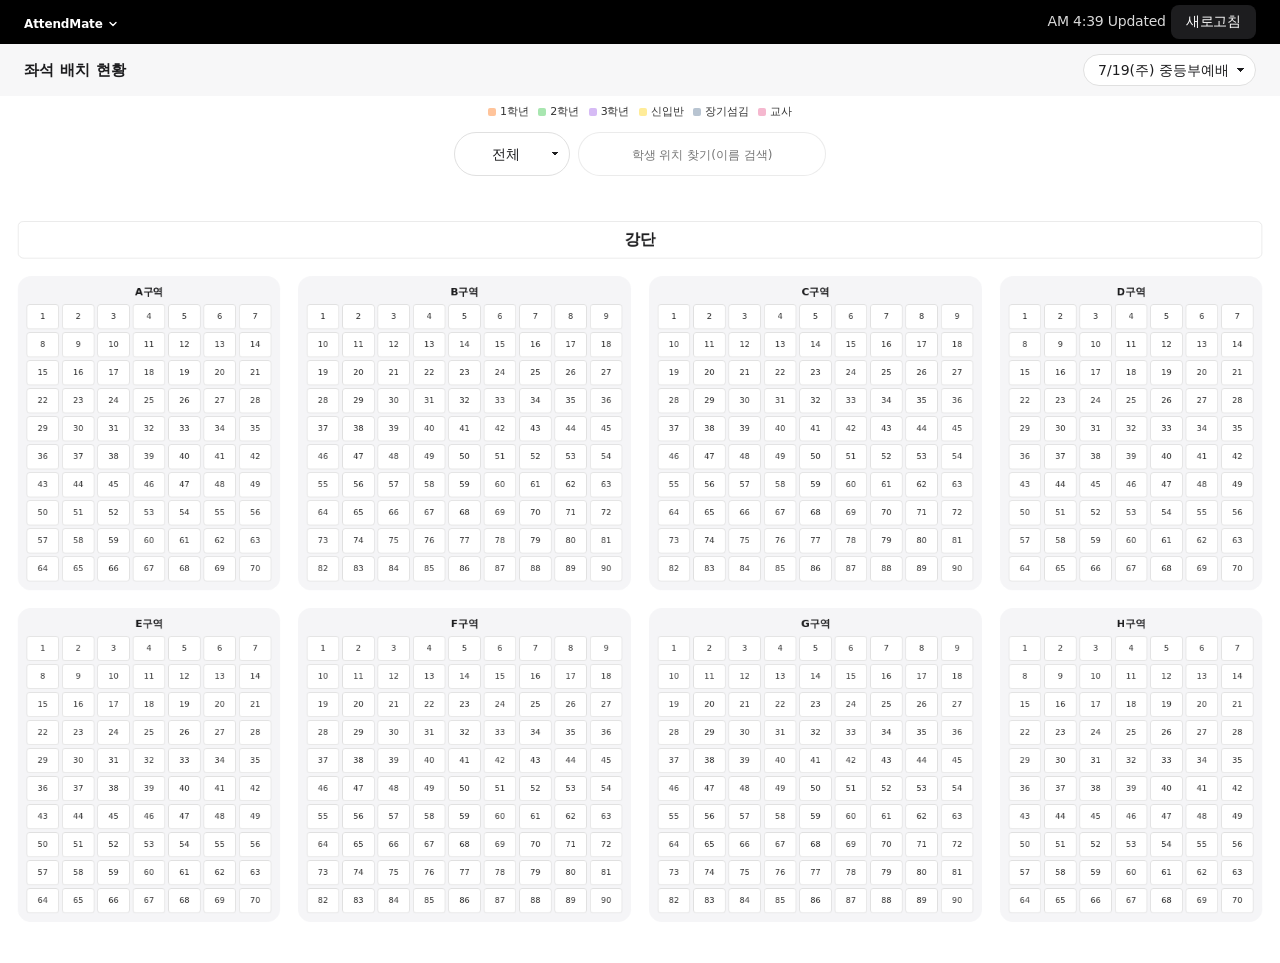
==== index.html @ 648ea42b "Add delete button to unassigned-student chips Each "출석했지만 미배정" chip now has an × to remove that stud" ====
<!doctype html>
<html lang="ko">
  <head>
    <meta charset="UTF-8" />
    <meta name="viewport" content="width=device-width, initial-scale=1.0" />
    <title>좌석 배치 현황 — AttendMate</title>
    <meta name="description" content="AttendMate 좌석 배치 현황 및 출석 체크" />
    <link rel="stylesheet" href="assets/css/tokens.css?v=20260719c" />
    <link rel="stylesheet" href="assets/css/base.css?v=20260719c" />
    <link rel="stylesheet" href="assets/css/components.css?v=20260719c" />
    <link rel="stylesheet" href="assets/css/seatmap.css?v=20260719c" />
  </head>
  <body>
    <nav class="global-nav">
      <div class="app-switcher">
        <button id="appSwitcherBtn" type="button" class="app-switcher__trigger">
          <span class="text-nav-link" style="font-weight: 600">AttendMate</span>
          <svg
            class="app-switcher__chevron"
            width="12"
            height="12"
            viewBox="0 0 16 16"
            fill="none"
            aria-hidden="true"
          >
            <path
              d="M4 6l4 4 4-4"
              stroke="currentColor"
              stroke-width="1.8"
              stroke-linecap="round"
              stroke-linejoin="round"
            />
          </svg>
        </button>
        <div id="appSwitcherMenu" class="app-switcher__menu" style="display: none">
          <span class="app-switcher__item app-switcher__item--current"
            >좌석 배치 현황</span
          >
          <a
            class="app-switcher__item"
            href="https://suuuuuuungho.github.io/AttendMate_Stat/"
            >출석 통계</a
          >
          <a
            class="app-switcher__item"
            href="https://suuuuuuungho.github.io/AttendMate_Admin/"
            >관리자</a
          >
        </div>
      </div>
      <div class="global-nav__actions">
        <span
          id="lastUpdated"
          class="text-caption"
          style="opacity: 0.85"
        ></span>
        <button id="refreshBtn" class="btn-dark-utility">새로고침</button>
      </div>
    </nav>

    <div class="sub-nav-frosted">
      <span class="sub-nav-frosted__title">좌석 배치 현황</span>
      <div class="sub-nav-frosted__links">
        <div id="timeTabs" class="time-tabs"></div>
      </div>
    </div>

    <div class="sticky-toolbar">
      <div id="gradeLegend" class="grade-legend"></div>

      <div class="filter-and-search">
        <select
          id="filterSelect"
          class="time-select filter-select"
          title="학년/반 필터"
        ></select>
        <div class="locate-search">
          <input
            id="locateSearchInput"
            class="search-input"
            style="width: 100%"
            type="text"
            placeholder="학생 위치 찾기(이름 검색)"
          />
          <div
            id="locateResults"
            class="locate-search__results"
            style="display: none"
          ></div>
        </div>
      </div>
    </div>

    <div id="seatMap"></div>

    <section
      id="unassignedSection"
      class="unassigned-section"
      style="display: none"
    >
      <h2 class="unassigned-section__title text-body-strong on-light">
        출석했지만 자리는 미배정된 학생들
      </h2>
      <div id="unassignedGroups" class="unassigned-groups"></div>
    </section>

    <div id="assignModal" class="modal-overlay" style="display: none">
      <div class="modal-panel">
        <h3 class="text-body-strong on-light" id="assignModalTitle">
          좌석 배정
        </h3>
        <input
          id="assignSearchInput"
          class="search-input"
          style="width: 100%"
          type="text"
          placeholder="이름, 회원ID, 학년반 검색"
        />
        <div id="assignResults" class="modal-panel__results"></div>
        <div style="display: flex; gap: 8px; justify-content: flex-end">
          <button id="assignCancelBtn" class="btn-secondary-pill">취소</button>
        </div>
      </div>
    </div>

    <div id="occupantModal" class="modal-overlay" style="display: none">
      <div class="modal-panel">
        <h3 class="text-body-strong on-light" id="occupantModalText"></h3>
        <button id="occupantMoveBtn" class="btn-primary" style="width: 100%">
          자리 이동
        </button>
        <button
          id="occupantCancelCheckinBtn"
          class="btn-secondary-pill"
          style="width: 100%"
        >
          체크인 취소
        </button>
        <button
          id="occupantCloseBtn"
          class="btn-secondary-pill"
          style="
            width: 100%;
            border-color: var(--color-hairline);
            color: var(--color-ink-muted-80);
          "
        >
          닫기
        </button>
      </div>
    </div>

    <div id="moveBanner" class="move-banner" style="display: none">
      <span id="moveBannerText" class="text-caption"></span>
      <button id="moveCancelBtn" type="button" class="move-banner__cancel">
        취소
      </button>
    </div>

    <script type="module" src="assets/js/seats.js?v=20260719c"></script>
  </body>
</html>
---- assets/css/tokens.css ----
/*
  AttendMate Design Tokens
  Source: Apple-design-analysis (photography-first gallery style)
  이 파일의 값은 절대 직접 하드코딩하지 말고 var(--token-name) 형태로만 참조할 것.
*/

:root {
  /* ===== Color / Brand & Accent ===== */
  --color-primary: #0066cc;          /* Action Blue — 모든 인터랙티브 요소의 유일한 액센트 */
  --color-primary-focus: #0071e3;    /* 포커스 링 전용 */
  --color-primary-on-dark: #2997ff;  /* 다크 타일 위의 인라인 링크 */

  /* ===== Color / Surface ===== */
  --color-canvas: #ffffff;
  --color-canvas-parchment: #f5f5f7;
  --color-surface-pearl: #fafafc;
  --color-surface-tile-1: #272729;
  --color-surface-tile-2: #2a2a2c;
  --color-surface-tile-3: #252527;
  --color-surface-black: #000000;
  --color-surface-chip-translucent: #d2d2d7;
  --color-surface-chip-translucent-a: rgba(210, 210, 215, 0.64);

  /* ===== Color / Text ===== */
  --color-ink: #1d1d1f;
  --color-body: #1d1d1f;
  --color-body-on-dark: #ffffff;
  --color-body-muted: #cccccc;
  --color-ink-muted-80: #333333;
  --color-ink-muted-48: #7a7a7a;

  /* ===== Color / Hairline & Border ===== */
  --color-divider-soft: #f0f0f0;
  --color-divider-soft-a: rgba(0, 0, 0, 0.04);
  --color-hairline: #e0e0e0;
  --color-hairline-a: rgba(0, 0, 0, 0.08);

  /* ===== Color / On ===== */
  --color-on-primary: #ffffff;
  --color-on-dark: #ffffff;

  /* ===== Typography / Font Family ===== */
  --font-display: "SF Pro Display", system-ui, -apple-system, BlinkMacSystemFont, sans-serif;
  --font-text: "SF Pro Text", system-ui, -apple-system, BlinkMacSystemFont, sans-serif;

  /* ===== Typography / Scale =====
     size / weight / line-height / letter-spacing */
  --type-hero-display-size: 56px;
  --type-hero-display-weight: 600;
  --type-hero-display-lh: 1.07;
  --type-hero-display-ls: -0.28px;

  --type-display-lg-size: 40px;
  --type-display-lg-weight: 600;
  --type-display-lg-lh: 1.10;
  --type-display-lg-ls: 0;

  --type-display-md-size: 34px;
  --type-display-md-weight: 600;
  --type-display-md-lh: 1.47;
  --type-display-md-ls: -0.374px;

  --type-lead-size: 28px;
  --type-lead-weight: 400;
  --type-lead-lh: 1.14;
  --type-lead-ls: 0.196px;

  --type-lead-airy-size: 24px;
  --type-lead-airy-weight: 300;
  --type-lead-airy-lh: 1.5;
  --type-lead-airy-ls: 0;

  --type-tagline-size: 21px;
  --type-tagline-weight: 600;
  --type-tagline-lh: 1.19;
  --type-tagline-ls: 0.231px;

  --type-body-strong-size: 17px;
  --type-body-strong-weight: 600;
  --type-body-strong-lh: 1.24;
  --type-body-strong-ls: -0.374px;

  --type-body-size: 17px;
  --type-body-weight: 400;
  --type-body-lh: 1.47;
  --type-body-ls: -0.374px;

  --type-dense-link-size: 17px;
  --type-dense-link-weight: 400;
  --type-dense-link-lh: 2.41;
  --type-dense-link-ls: 0;

  --type-caption-size: 14px;
  --type-caption-weight: 400;
  --type-caption-lh: 1.43;
  --type-caption-ls: -0.224px;

  --type-caption-strong-size: 14px;
  --type-caption-strong-weight: 600;
  --type-caption-strong-lh: 1.29;
  --type-caption-strong-ls: -0.224px;

  --type-button-large-size: 18px;
  --type-button-large-weight: 300;
  --type-button-large-lh: 1.0;
  --type-button-large-ls: 0;

  --type-button-utility-size: 14px;
  --type-button-utility-weight: 400;
  --type-button-utility-lh: 1.29;
  --type-button-utility-ls: -0.224px;

  --type-fine-print-size: 12px;
  --type-fine-print-weight: 400;
  --type-fine-print-lh: 1.0;
  --type-fine-print-ls: -0.12px;

  --type-micro-legal-size: 10px;
  --type-micro-legal-weight: 400;
  --type-micro-legal-lh: 1.3;
  --type-micro-legal-ls: -0.08px;

  --type-nav-link-size: 12px;
  --type-nav-link-weight: 400;
  --type-nav-link-lh: 1.0;
  --type-nav-link-ls: -0.12px;

  /* ===== Radius ===== */
  --radius-none: 0px;
  --radius-xs: 5px;
  --radius-sm: 8px;
  --radius-md: 11px;
  --radius-lg: 18px;
  --radius-pill: 9999px;
  --radius-full: 9999px;

  /* ===== Spacing (8px base unit) ===== */
  --space-xxs: 4px;
  --space-xs: 8px;
  --space-sm: 12px;
  --space-md: 17px;
  --space-lg: 24px;
  --space-xl: 32px;
  --space-xxl: 48px;
  --space-section: 80px;
  --space-section-mobile: 48px;

  /* ===== Elevation ===== */
  /* 시스템 전체에서 유일하게 허용되는 그림자 — 표면 위에 놓인 제품/스크린샷 이미지 전용 */
  --shadow-artifact: rgba(0, 0, 0, 0.22) 3px 5px 30px 0;

  /* ===== Motion ===== */
  --press-scale: scale(0.95);
  --transition-fast: 150ms ease;

  /* ===== Layout ===== */
  --container-max: 1440px;
  --container-copy-max: 980px;

  /* ===== Status (seat map data-semantic colors — NOT brand accents) =====
     클릭 가능 신호는 여전히 --color-primary 하나뿐. 이 색들은 좌석 점유 상태 표시 전용. */
  --color-status-available: #ffffff;
  --color-status-available-border: var(--color-hairline);
  --color-status-selected: var(--color-primary);
  --color-status-taken: #d2d2d7;
  --color-status-taken-text: var(--color-ink-muted-48);

  /* ===== Grade colors (seat map data-semantic colors — NOT brand accents) =====
     학년/부서별 좌석 구분 전용. 가독성을 위해 서로 명확히 구분되는 파스텔톤 + 어두운 잉크 텍스트. */
  --color-grade-1: #ffc49b;
  --color-grade-2: #a8e6b0;
  --color-grade-3: #d6bbf5;
  --color-grade-new: #ffec99;
  --color-grade-longterm: #b8c4d1;
  --color-grade-teacher: #f5b8cf;
  --color-grade-text: var(--color-ink);

  /* 좌석 찾기 하이라이트 전용 두 번째(이자 마지막) 그림자 예외 — 몇 초간 반짝이다 사라짐 */
  --shadow-glow: 0 0 12px 4px rgba(0, 102, 204, 0.65);
}
---- assets/css/base.css ----
/* AttendMate — Base reset & typography utilities */

*, *::before, *::after { box-sizing: border-box; }

html {
  -webkit-text-size-adjust: 100%;
  scroll-behavior: smooth;
}

body {
  margin: 0;
  font-family: var(--font-text);
  color: var(--color-body);
  background: var(--color-canvas);
  -webkit-font-smoothing: antialiased;
  text-rendering: optimizeLegibility;
}

img { max-width: 100%; display: block; }
a { color: inherit; text-decoration: none; }
button { font: inherit; border: none; background: none; cursor: pointer; }
ul { margin: 0; padding: 0; list-style: none; }

/* ===== Typography utility classes =====
   하드코딩 금지 — 모든 텍스트 스타일은 이 클래스들을 통해서만 지정한다. */

.text-hero-display {
  font-family: var(--font-display);
  font-size: var(--type-hero-display-size);
  font-weight: var(--type-hero-display-weight);
  line-height: var(--type-hero-display-lh);
  letter-spacing: var(--type-hero-display-ls);
}
.text-display-lg {
  font-family: var(--font-display);
  font-size: var(--type-display-lg-size);
  font-weight: var(--type-display-lg-weight);
  line-height: var(--type-display-lg-lh);
  letter-spacing: var(--type-display-lg-ls);
}
.text-display-md {
  font-family: var(--font-text);
  font-size: var(--type-display-md-size);
  font-weight: var(--type-display-md-weight);
  line-height: var(--type-display-md-lh);
  letter-spacing: var(--type-display-md-ls);
}
.text-lead {
  font-family: var(--font-display);
  font-size: var(--type-lead-size);
  font-weight: var(--type-lead-weight);
  line-height: var(--type-lead-lh);
  letter-spacing: var(--type-lead-ls);
}
.text-lead-airy {
  font-family: var(--font-text);
  font-size: var(--type-lead-airy-size);
  font-weight: var(--type-lead-airy-weight);
  line-height: var(--type-lead-airy-lh);
  letter-spacing: var(--type-lead-airy-ls);
}
.text-tagline {
  font-family: var(--font-display);
  font-size: var(--type-tagline-size);
  font-weight: var(--type-tagline-weight);
  line-height: var(--type-tagline-lh);
  letter-spacing: var(--type-tagline-ls);
}
.text-body-strong {
  font-family: var(--font-text);
  font-size: var(--type-body-strong-size);
  font-weight: var(--type-body-strong-weight);
  line-height: var(--type-body-strong-lh);
  letter-spacing: var(--type-body-strong-ls);
}
.text-body {
  font-family: var(--font-text);
  font-size: var(--type-body-size);
  font-weight: var(--type-body-weight);
  line-height: var(--type-body-lh);
  letter-spacing: var(--type-body-ls);
}
.text-dense-link {
  font-family: var(--font-text);
  font-size: var(--type-dense-link-size);
  font-weight: var(--type-dense-link-weight);
  line-height: var(--type-dense-link-lh);
  letter-spacing: var(--type-dense-link-ls);
}
.text-caption {
  font-family: var(--font-text);
  font-size: var(--type-caption-size);
  font-weight: var(--type-caption-weight);
  line-height: var(--type-caption-lh);
  letter-spacing: var(--type-caption-ls);
}
.text-caption-strong {
  font-family: var(--font-text);
  font-size: var(--type-caption-strong-size);
  font-weight: var(--type-caption-strong-weight);
  line-height: var(--type-caption-strong-lh);
  letter-spacing: var(--type-caption-strong-ls);
}
.text-button-large {
  font-family: var(--font-text);
  font-size: var(--type-button-large-size);
  font-weight: var(--type-button-large-weight);
  line-height: var(--type-button-large-lh);
  letter-spacing: var(--type-button-large-ls);
}
.text-button-utility {
  font-family: var(--font-text);
  font-size: var(--type-button-utility-size);
  font-weight: var(--type-button-utility-weight);
  line-height: var(--type-button-utility-lh);
  letter-spacing: var(--type-button-utility-ls);
}
.text-fine-print {
  font-family: var(--font-text);
  font-size: var(--type-fine-print-size);
  font-weight: var(--type-fine-print-weight);
  line-height: var(--type-fine-print-lh);
  letter-spacing: var(--type-fine-print-ls);
}
.text-micro-legal {
  font-family: var(--font-text);
  font-size: var(--type-micro-legal-size);
  font-weight: var(--type-micro-legal-weight);
  line-height: var(--type-micro-legal-lh);
  letter-spacing: var(--type-micro-legal-ls);
}
.text-nav-link {
  font-family: var(--font-text);
  font-size: var(--type-nav-link-size);
  font-weight: var(--type-nav-link-weight);
  line-height: var(--type-nav-link-lh);
  letter-spacing: var(--type-nav-link-ls);
}

/* 색상 유틸 — ink는 라이트 표면, on-dark는 다크 표면 전용 */
.on-light { color: var(--color-ink); }
.on-dark  { color: var(--color-body-on-dark); }
.muted-on-dark { color: var(--color-body-muted); }
---- assets/css/components.css ----
/* AttendMate — Components (Apple gallery grammar) */

/* ===================== Buttons ===================== */

.btn-primary {
  display: inline-flex;
  align-items: center;
  justify-content: center;
  background: var(--color-primary);
  color: var(--color-on-primary);
  font-family: var(--font-text);
  font-size: var(--type-body-size);
  font-weight: var(--type-body-weight);
  letter-spacing: var(--type-body-ls);
  border-radius: var(--radius-pill);
  padding: 11px 22px;
  transition: transform var(--transition-fast);
}
.btn-primary:active { transform: var(--press-scale); }
.btn-primary:focus-visible { outline: 2px solid var(--color-primary-focus); outline-offset: 2px; }

.btn-secondary-pill {
  display: inline-flex;
  align-items: center;
  justify-content: center;
  background: transparent;
  color: var(--color-primary);
  border: 1px solid var(--color-primary);
  font-family: var(--font-text);
  font-size: var(--type-body-size);
  letter-spacing: var(--type-body-ls);
  border-radius: var(--radius-pill);
  padding: 11px 22px;
  transition: transform var(--transition-fast);
}
.btn-secondary-pill:active { transform: var(--press-scale); }

.btn-dark-utility {
  display: inline-flex;
  align-items: center;
  justify-content: center;
  background: var(--color-ink);
  color: var(--color-on-dark);
  font-family: var(--font-text);
  font-size: var(--type-button-utility-size);
  font-weight: var(--type-button-utility-weight);
  letter-spacing: var(--type-button-utility-ls);
  border-radius: var(--radius-sm);
  padding: 8px 15px;
  transition: transform var(--transition-fast);
}
.btn-dark-utility:active { transform: var(--press-scale); }

/* ===================== Navigation ===================== */

.global-nav {
  position: sticky;
  top: 0;
  z-index: 100;
  height: 44px;
  background: var(--color-surface-black);
  color: var(--color-on-dark);
  display: flex;
  align-items: center;
  justify-content: space-between;
  padding: 0 var(--space-lg);
}

/* 좌측 상단 앱 이름 — 눌러서 AttendMate ↔ AttendMate_Stat을 오갈 수 있는 드롭다운. */
.app-switcher {
  position: relative;
}
.app-switcher__trigger {
  display: inline-flex;
  align-items: center;
  gap: 4px;
  background: none;
  border: none;
  padding: 0;
  color: var(--color-on-dark);
  cursor: pointer;
}
.app-switcher__chevron {
  color: var(--color-on-dark);
  flex-shrink: 0;
}
.app-switcher__menu {
  position: absolute;
  top: calc(100% + 8px);
  left: 0;
  z-index: 210;
  min-width: 160px;
  background: var(--color-canvas);
  border-radius: var(--radius-md);
  box-shadow: 0 10px 24px -8px rgba(0, 0, 0, 0.35);
  padding: var(--space-xxs);
  flex-direction: column;
  gap: 2px;
}
.app-switcher__item {
  display: block;
  padding: var(--space-xs) var(--space-sm);
  border-radius: var(--radius-sm);
  font-family: var(--font-text);
  font-size: var(--type-caption-size);
  color: var(--color-ink);
  text-decoration: none;
}
a.app-switcher__item:hover { background: var(--color-canvas-parchment); }
.app-switcher__item--current {
  color: var(--color-ink-muted-48);
  cursor: default;
}

.sub-nav-frosted {
  position: sticky;
  top: 44px;
  z-index: 90;
  height: 52px;
  background: rgba(245, 245, 247, 0.8);
  -webkit-backdrop-filter: saturate(180%) blur(20px);
  backdrop-filter: saturate(180%) blur(20px);
  color: var(--color-ink);
  display: flex;
  align-items: center;
  justify-content: space-between;
  padding: 0 var(--space-lg);
}
.sub-nav-frosted__title {
  font-family: var(--font-display);
  font-size: 15px;
  font-weight: var(--type-tagline-weight);
  letter-spacing: var(--type-tagline-ls);
}
.sub-nav-frosted__links { display: flex; gap: var(--space-sm); align-items: center; }

/* ===================== Inputs ===================== */

.search-input {
  display: block;
  height: 44px;
  background: var(--color-canvas);
  color: var(--color-ink);
  border: 1px solid var(--color-hairline-a);
  border-radius: var(--radius-pill);
  padding: 12px 20px;
  font-family: var(--font-text);
  font-size: var(--type-body-size);
  outline: none;
}
.search-input:focus { border-color: var(--color-primary); }
---- assets/css/seatmap.css ----
/* AttendMate — 좌석 배치 현황 / QR 체크인 전용 컴포넌트 (Apple 원본에 없는 신규 컴포넌트) */

/* 범례 + 좌석 찾기 검색을 글로벌 네비(44px) + 서브내비(52px) 바로 아래에 고정한다 —
   페이지를 스크롤해도 항상 보이도록. */
.sticky-toolbar {
  position: sticky;
  top: 96px;
  z-index: 80;
  background: var(--color-canvas);
  padding-bottom: var(--space-sm);
}

/* 학년/부서 색상 범례 — 좌석 배경색만으로는 어떤 색이 어떤 학년인지 알 수 없어서 필요하다.
   교사가 추가되며 항목이 6개가 돼 좁은 화면에서 두 줄로 밀렸다 — 한 줄에 다 들어오도록
   여백/폰트/스와치를 모두 줄인다. */
.grade-legend {
  display: flex;
  flex-wrap: wrap;
  gap: 6px 10px;
  justify-content: center;
  padding: var(--space-xs) var(--space-lg) 0;
}
.grade-legend__item {
  display: inline-flex;
  align-items: center;
  gap: 4px;
}
.grade-legend__swatch {
  width: 8px;
  height: 8px;
  border-radius: 2px;
  flex-shrink: 0;
}
.grade-legend__label {
  color: var(--color-ink-muted-80);
  font-size: 11px;
  white-space: nowrap;
}

/* 필터 드롭다운 + 좌석 찾기 검색을 한 줄로 — 모바일 세로 공간 절약. */
.filter-and-search {
  display: flex;
  align-items: center;
  gap: var(--space-xs);
  max-width: 420px;
  margin: var(--space-sm) auto 0;
  padding: 0 var(--space-lg);
}
.filter-select {
  flex: 0 0 auto;
  height: 44px; /* 옆의 검색창(.search-input 44px)과 높이를 맞춘다 */
}
/* .time-select(높이 32px)가 이 파일 아래쪽에 다시 정의되어 있어 클래스만으로는
   순서상 덮어써진다 — ID로 명시해 옆 검색창과의 높이/글자 크기 일치를 확실히 한다. */
#filterSelect {
  height: 44px;
  font-size: 14px; /* #locateSearchInput과 동일한 크기 */
}

/* 좌석 찾기 검색 — "강단" 위, 좌석판 스케일 그룹 밖(항상 읽기 좋은 실제 크기로 유지). */
.locate-search {
  position: relative;
  flex: 1;
  min-width: 0;
}
.filter-and-search .locate-search__results {
  left: 0;
  right: 0;
}
/* 플레이스홀더일 때는 가운데 정렬(긴 안내문구를 위해 글자 크기도 줄임), 입력이 생기면
   왼쪽 정렬로 바뀐다 — JS 없이 :placeholder-shown만으로 처리. */
#locateSearchInput {
  font-size: 14px;
  text-align: center;
}
#locateSearchInput:not(:placeholder-shown) {
  text-align: left;
}
#locateSearchInput::placeholder {
  font-size: 12px;
}
.locate-search__results {
  position: absolute;
  left: var(--space-lg);
  right: var(--space-lg);
  top: calc(100% + 4px);
  background: var(--color-canvas);
  border: 1px solid var(--color-hairline);
  border-radius: var(--radius-sm);
  z-index: 150;
  max-height: 240px;
  overflow-y: auto;
  display: flex;
  flex-direction: column;
  gap: 2px;
  padding: var(--space-xxs);
}
.locate-search__empty {
  padding: var(--space-xs) var(--space-sm);
  color: var(--color-ink-muted-48);
}

.seat-map {
  max-width: var(--container-max);
  margin: 0 auto;
  padding: var(--space-lg) 0;
}
/*
 * 좌석 형태는 화면 크기와 무관하게 고정된다 — 8구역은 모두 같은 층이고 위/아래 두 줄로
 * 배치될 뿐이므로, 가로 스크롤은 두 줄이 함께 움직여야 한다 (줄마다 따로 스크롤되면
 * A구역과 E구역처럼 같은 열의 구역이 서로 어긋나 보인다). 그래서 스크롤은 바깥
 * .seat-map__scroll 하나에만 있고, 안쪽 두 줄(.seat-map__row)은 그 안에서 함께 밀린다.
 */
.seat-map__scroll {
  overflow-x: auto;
  -webkit-overflow-scrolling: touch;
  scroll-behavior: smooth;
}
.seat-map__scroll::-webkit-scrollbar { height: 6px; }
.seat-map__scroll::-webkit-scrollbar-thumb {
  background: var(--color-hairline);
  border-radius: var(--radius-pill);
}
/* fitToWidth()가 스케일된 실제 크기로 width/height를 명시적으로 지정하는 대상.
   이 크기가 곧 .seat-map__scroll의 스크롤 가능 범위가 된다. */
.seat-map__scale-wrap {
  overflow: hidden;
}
.seat-map__rows {
  display: flex;
  flex-direction: column;
  gap: var(--space-lg);
  width: max-content;
  /* 왼쪽(A/E 앞) · 오른쪽(D/H 뒤) · 아래(E~H 밑) 여백을 전부 같은 값으로 맞춰 균형을 맞춘다. */
  padding: var(--space-sm) var(--space-lg) var(--space-lg);
  will-change: transform;
}
/* 강단은 좌석 줄과 같은 .seat-map__rows 안에 있어서, 좌석판이 확대/축소될 때 같은
   비율로 함께 커지고 작아진다 (밖에 따로 있으면 강단만 따로 놀게 된다). */
.seat-map__stage {
  width: 100%;
  background: var(--color-canvas);
  border: 1px solid var(--color-hairline);
  border-radius: var(--radius-sm);
  padding: var(--space-sm);
  text-align: center;
  color: var(--color-ink);
  box-sizing: border-box;
}
.seat-map__row {
  display: flex;
  gap: var(--space-lg);
}
.seat-map__section {
  flex: 0 0 auto;
  background: var(--color-canvas-parchment);
  border-radius: var(--radius-lg);
  padding: var(--space-sm);
}
.seat-map__section-label {
  text-align: center;
  margin-bottom: var(--space-xs);
  color: var(--color-ink);
}
.seat-map__grid {
  display: grid;
  gap: 4px;
}

.seat {
  width: 44px;
  height: 34px;
  font-family: var(--font-text);
  font-size: 11px;
  border-radius: 4px;
  border: 1px solid transparent;
  display: flex;
  flex-direction: column;
  align-items: center;
  justify-content: center;
  padding: 1px;
  line-height: 1.15;
  transition: transform var(--transition-fast), border-color var(--transition-fast);
}
.seat__name {
  font-size: 9px;
  font-weight: 600;
  max-width: 100%;
  overflow: hidden;
  text-overflow: ellipsis;
  white-space: nowrap;
}
.seat__class {
  font-size: 7.5px;
  opacity: 0.8;
  max-width: 100%;
  overflow: hidden;
  text-overflow: ellipsis;
  white-space: nowrap;
}
.seat--available {
  background: var(--color-status-available);
  border-color: var(--color-status-available-border);
  color: var(--color-ink-muted-80);
  cursor: pointer;
}
.seat--available:hover { border-color: var(--color-primary); }
.seat--selected {
  background: var(--color-status-selected);
  color: var(--color-on-primary);
  cursor: pointer;
}
.seat--taken {
  background: var(--color-status-taken);
  color: var(--color-status-taken-text);
  cursor: pointer;
}
/* 학년/부서별 좌석 색상 — 브랜드 액센트가 아니라 데이터 구분용 색이라 좌석 배경에만 쓴다. */
.seat--grade1 { background: var(--color-grade-1); color: var(--color-grade-text); }
.seat--grade2 { background: var(--color-grade-2); color: var(--color-grade-text); }
.seat--grade3 { background: var(--color-grade-3); color: var(--color-grade-text); }
.seat--new { background: var(--color-grade-new); color: var(--color-grade-text); }
.seat--longterm { background: var(--color-grade-longterm); color: var(--color-grade-text); }
.seat--teacher { background: var(--color-grade-teacher); color: var(--color-grade-text); }
.seat--grade-other { background: var(--color-status-taken); color: var(--color-status-taken-text); }

.seat:active { transform: var(--press-scale); }

/* 좌석 찾기 결과 하이라이트 — 시스템에서 유이하게 허용된 그림자 예외(글로우), 몇 초만 유지된다. */
.seat--glow {
  animation: seat-glow-pulse 1s ease-in-out infinite;
  z-index: 5;
}
@keyframes seat-glow-pulse {
  0%, 100% { box-shadow: var(--shadow-glow); }
  50% { box-shadow: 0 0 18px 6px rgba(0, 102, 204, 0.9); }
}

/*
 * 필터링 뷰 — 학년/반 필터가 활성화되면 배경(구역)은 어두워지고 좌석은 흐려지되,
 * 매칭되는 좌석만 원래 색 그대로 또렷하게 남는다. exit(전체 선택)하면 원상복귀.
 */
.seat-map--filtering .seat-map__section {
  background: var(--color-surface-tile-1);
}
.seat-map--filtering .seat-map__section-label {
  color: var(--color-body-on-dark);
}
.seat-map--filtering .seat-map__stage {
  opacity: 0.55;
}
.seat-map--filtering .seat {
  opacity: 0.22;
}
.seat-map--filtering .seat--filter-match {
  opacity: 1;
  box-shadow: var(--shadow-glow);
  z-index: 4;
}

/* 자리 이동 모드 — 이동할 학생의 현재 좌석 표시 (영화관 예매의 '선택된 좌석' 느낌). */
.seat--move-source {
  outline: 2px solid var(--color-primary);
  outline-offset: 1px;
  z-index: 5;
}

/* 자리 이동 모드 하단 안내 바 — 영화관 예매의 좌석 선택 안내 바. */
.move-banner {
  position: fixed;
  bottom: var(--space-lg);
  left: 50%;
  transform: translateX(-50%);
  z-index: 250;
  display: flex;
  align-items: center;
  gap: var(--space-sm);
  max-width: calc(100vw - 2 * var(--space-lg));
  background: var(--color-ink);
  color: var(--color-on-dark);
  border-radius: var(--radius-pill);
  padding: 10px 18px;
  white-space: nowrap;
}
.move-banner__cancel {
  color: var(--color-primary-on-dark);
  font-family: var(--font-text);
  font-size: var(--type-caption-size);
  font-weight: 600;
  flex-shrink: 0;
}

/* 배정/이동/취소 진행 상태 토스트 — 낙관적 업데이트로 화면은 바로 바뀌지만,
   실제 서버 처리 중/완료/실패를 텍스트로 알려준다. */
.toast {
  position: fixed;
  bottom: var(--space-lg);
  left: 50%;
  transform: translateX(-50%);
  z-index: 260;
  max-width: calc(100vw - 2 * var(--space-lg));
  border-radius: var(--radius-pill);
  padding: 10px 20px;
  font-family: var(--font-text);
  font-size: var(--type-caption-size);
  color: var(--color-on-dark);
  text-align: center;
  white-space: nowrap;
  overflow: hidden;
  text-overflow: ellipsis;
}
.toast--processing { background: var(--color-ink-muted-48); }
.toast--success { background: var(--color-primary); }
.toast--error { background: var(--color-ink); }

/*
 * 타임 선택 — 서브내비 우측(예전 "n타임" 표시 자리)에 들어가는 컴팩트 드롭다운.
 * pill 탭 대신 <select> 하나라서 화면 폭과 무관하게 항상 한 줄이다.
 */
.time-tabs {
  display: flex;
  align-items: center;
}
.time-select {
  box-sizing: border-box;
  height: 32px;
  background: var(--color-canvas);
  color: var(--color-ink);
  font-family: var(--font-text);
  font-size: var(--type-caption-size);
  line-height: 1;
  border: 1px solid var(--color-hairline);
  border-radius: var(--radius-pill);
  padding: 0 26px 0 14px;
  min-width: 92px;
  text-align: center;
  text-align-last: center;
  appearance: none;
  -webkit-appearance: none;
  background-image: linear-gradient(45deg, transparent 50%, var(--color-ink) 50%), linear-gradient(135deg, var(--color-ink) 50%, transparent 50%);
  background-position: calc(100% - 14px) center, calc(100% - 10px) center;
  background-size: 4px 4px, 4px 4px;
  background-repeat: no-repeat;
}
.time-select:focus { outline: 2px solid var(--color-primary-focus); outline-offset: 2px; }

/* 모달 (좌석 배정용 학생 검색 / 점유 좌석 정보) */
.modal-overlay {
  position: fixed;
  inset: 0;
  background: rgba(0, 0, 0, 0.4);
  display: flex;
  align-items: center;
  justify-content: center;
  z-index: 200;
  padding: var(--space-lg);
}
.modal-panel {
  background: var(--color-canvas);
  border-radius: var(--radius-lg);
  padding: var(--space-lg);
  max-width: 420px;
  width: 100%;
  display: flex;
  flex-direction: column;
  gap: var(--space-sm);
}
.modal-panel__results {
  display: flex;
  flex-direction: column;
  gap: var(--space-xxs);
  max-height: 260px;
  overflow-y: auto;
}
.modal-panel__result {
  display: flex;
  justify-content: space-between;
  align-items: center;
  padding: var(--space-xs) var(--space-sm);
  border-radius: var(--radius-sm);
  cursor: pointer;
}
.modal-panel__result:hover,
.modal-panel__result--active {
  background: var(--color-canvas-parchment);
}
.modal-panel__match {
  background: transparent;
  color: var(--color-primary);
  font-weight: 600;
}

/* ===================== 자리 미배정 학생 블록 =====================
   통계 페이지의 "출석 수정"으로 실제 좌석 없이 출석 처리된 학생들을 학년별로 모아둔다.
   좌석과 같은 학년 파스텔 컬러를 그대로 써서 좌석판과 한눈에 같은 학년임을 알아본다. */
.unassigned-section {
  max-width: var(--container-max);
  margin: 0 auto;
  padding: 0 var(--space-lg) var(--space-xxl);
}
.unassigned-section__title {
  margin: 0 0 var(--space-sm);
}
.unassigned-groups {
  display: flex;
  flex-direction: column;
  gap: var(--space-sm);
}
.unassigned-grade {
  border-radius: var(--radius-lg);
  overflow: hidden;
  box-shadow: 0 6px 20px -14px rgba(0, 0, 0, 0.35);
}
.unassigned-grade__label {
  padding: var(--space-xs) var(--space-md);
  background: var(--grade-color, var(--color-canvas-parchment));
  color: var(--color-grade-text);
  font-weight: 600;
}
.unassigned-grade__chips {
  display: flex;
  flex-wrap: wrap;
  gap: var(--space-xs);
  padding: var(--space-sm) var(--space-md);
  background: var(--color-canvas);
}
/* 칩은 두 클릭 영역(이름 = 이동 모드 진입 / × = 삭제)을 가진 래퍼라 버튼이 아닌
   span이고, 안쪽 두 버튼이 각각 pill의 왼쪽/오른쪽을 나눠 갖는다. */
.unassigned-chip {
  display: inline-flex;
  align-items: stretch;
  border: 1px solid var(--grade-color, var(--color-hairline));
  border-radius: var(--radius-pill);
  background: var(--color-canvas);
  overflow: hidden;
  transition: transform var(--transition-fast), background var(--transition-fast);
}
.unassigned-chip:active { transform: var(--press-scale); }
.unassigned-chip--move-source {
  background: var(--grade-color, var(--color-primary-focus));
  box-shadow: 0 0 0 2px var(--color-primary-focus);
}
.unassigned-chip__label {
  display: inline-flex;
  align-items: center;
  color: var(--color-ink);
  font-family: var(--font-text);
  font-size: var(--type-caption-size);
  padding: 7px 8px 7px 14px;
  transition: background var(--transition-fast);
}
.unassigned-chip__label:hover { background: var(--color-canvas-parchment); }
.unassigned-chip--move-source .unassigned-chip__label { color: var(--color-on-primary); }
.unassigned-chip--move-source .unassigned-chip__label:hover { background: transparent; }
.unassigned-chip__delete {
  display: inline-flex;
  align-items: center;
  justify-content: center;
  width: 26px;
  color: var(--color-ink-muted-48);
  font-size: 15px;
  line-height: 1;
  padding: 0 12px 0 2px;
  transition: color var(--transition-fast), background var(--transition-fast);
}
.unassigned-chip__delete:hover { color: var(--color-ink); background: var(--color-hairline-a); }
.unassigned-chip--move-source .unassigned-chip__delete { color: rgba(255, 255, 255, 0.7); }
.unassigned-chip--move-source .unassigned-chip__delete:hover { color: var(--color-on-primary); background: rgba(255, 255, 255, 0.16); }
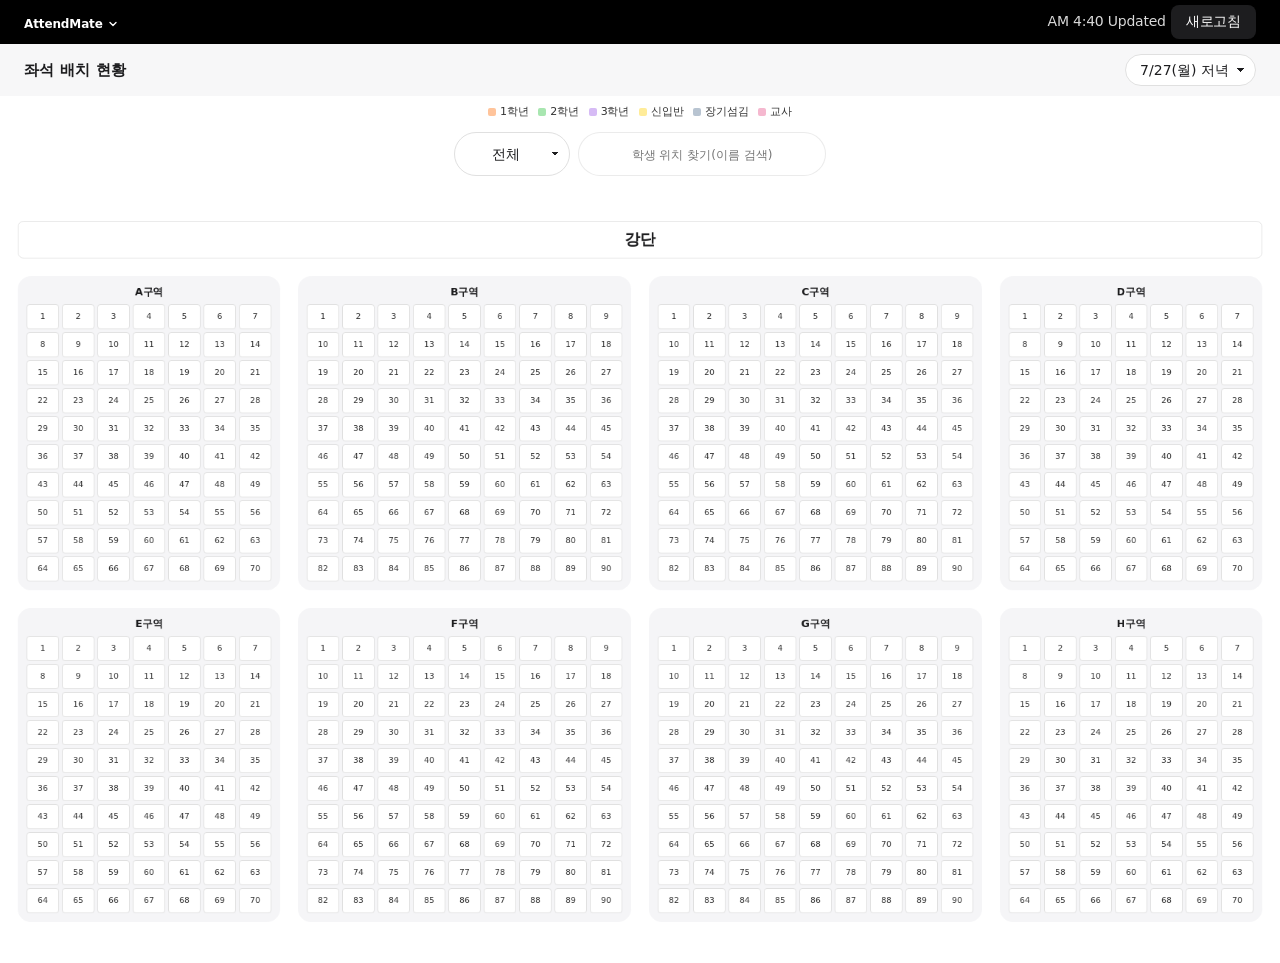
==== commit 971a7177: "Remove past 7/19 event from TIMES to match AttendMate_Stat" ====
--- a/index.html
+++ b/index.html
@@ -5,10 +5,10 @@
     <meta name="viewport" content="width=device-width, initial-scale=1.0" />
     <title>좌석 배치 현황 — AttendMate</title>
     <meta name="description" content="AttendMate 좌석 배치 현황 및 출석 체크" />
-    <link rel="stylesheet" href="assets/css/tokens.css?v=20260719c" />
-    <link rel="stylesheet" href="assets/css/base.css?v=20260719c" />
-    <link rel="stylesheet" href="assets/css/components.css?v=20260719c" />
-    <link rel="stylesheet" href="assets/css/seatmap.css?v=20260719c" />
+    <link rel="stylesheet" href="assets/css/tokens.css?v=20260725a" />
+    <link rel="stylesheet" href="assets/css/base.css?v=20260725a" />
+    <link rel="stylesheet" href="assets/css/components.css?v=20260725a" />
+    <link rel="stylesheet" href="assets/css/seatmap.css?v=20260725a" />
   </head>
   <body>
     <nav class="global-nav">
@@ -157,6 +157,6 @@
       </button>
     </div>
 
-    <script type="module" src="assets/js/seats.js?v=20260719c"></script>
+    <script type="module" src="assets/js/seats.js?v=20260725a"></script>
   </body>
 </html>
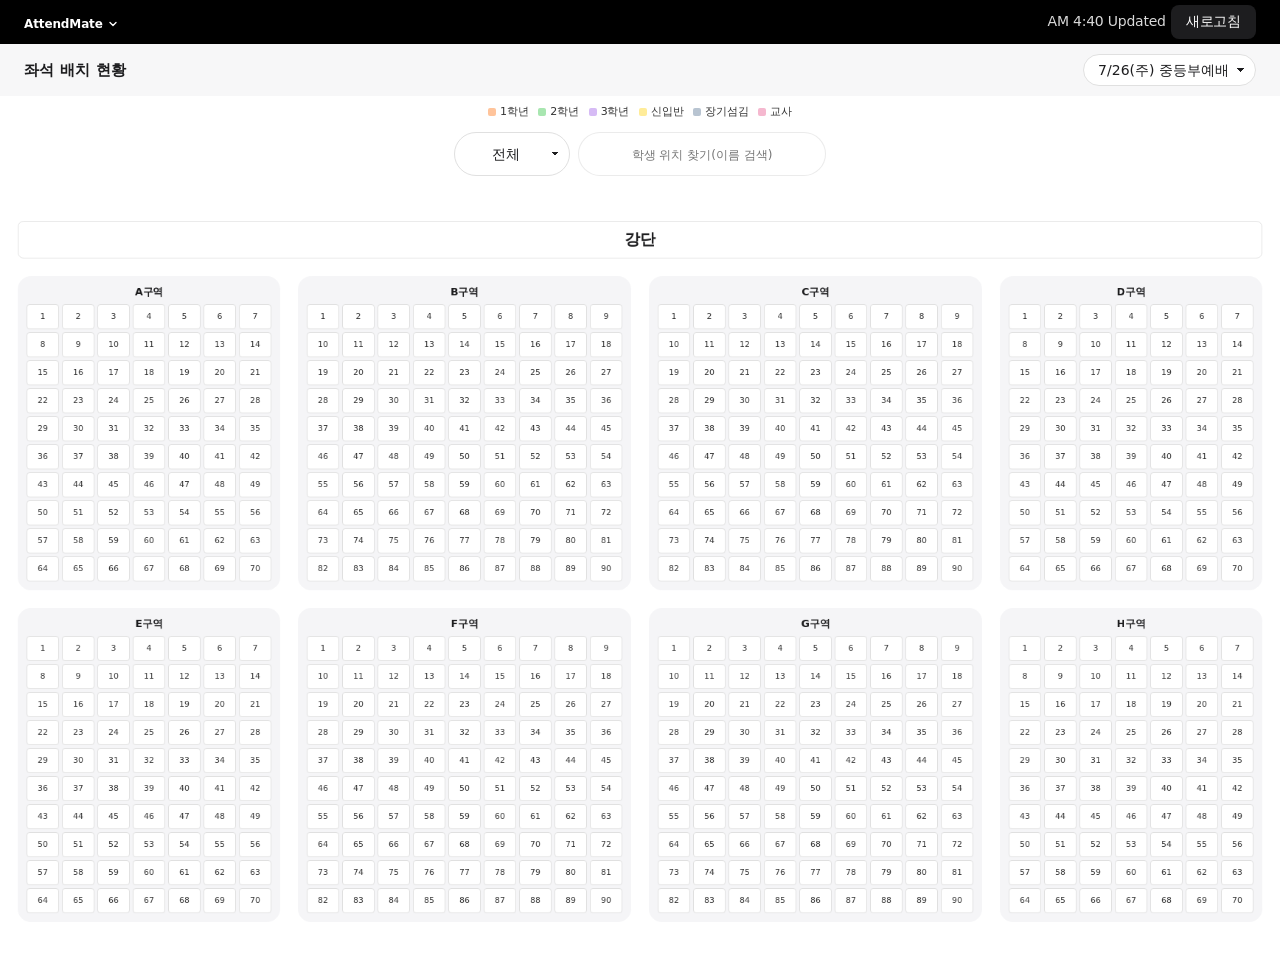
==== commit 513965d0: "Add 7/26(주) 중등부예배 as a new attendance time slot Regular Sunday service happening ahead of the summer" ====
--- a/index.html
+++ b/index.html
@@ -5,10 +5,10 @@
     <meta name="viewport" content="width=device-width, initial-scale=1.0" />
     <title>좌석 배치 현황 — AttendMate</title>
     <meta name="description" content="AttendMate 좌석 배치 현황 및 출석 체크" />
-    <link rel="stylesheet" href="assets/css/tokens.css?v=20260725a" />
-    <link rel="stylesheet" href="assets/css/base.css?v=20260725a" />
-    <link rel="stylesheet" href="assets/css/components.css?v=20260725a" />
-    <link rel="stylesheet" href="assets/css/seatmap.css?v=20260725a" />
+    <link rel="stylesheet" href="assets/css/tokens.css?v=20260726a" />
+    <link rel="stylesheet" href="assets/css/base.css?v=20260726a" />
+    <link rel="stylesheet" href="assets/css/components.css?v=20260726a" />
+    <link rel="stylesheet" href="assets/css/seatmap.css?v=20260726a" />
   </head>
   <body>
     <nav class="global-nav">
@@ -157,6 +157,6 @@
       </button>
     </div>
 
-    <script type="module" src="assets/js/seats.js?v=20260725a"></script>
+    <script type="module" src="assets/js/seats.js?v=20260726a"></script>
   </body>
 </html>
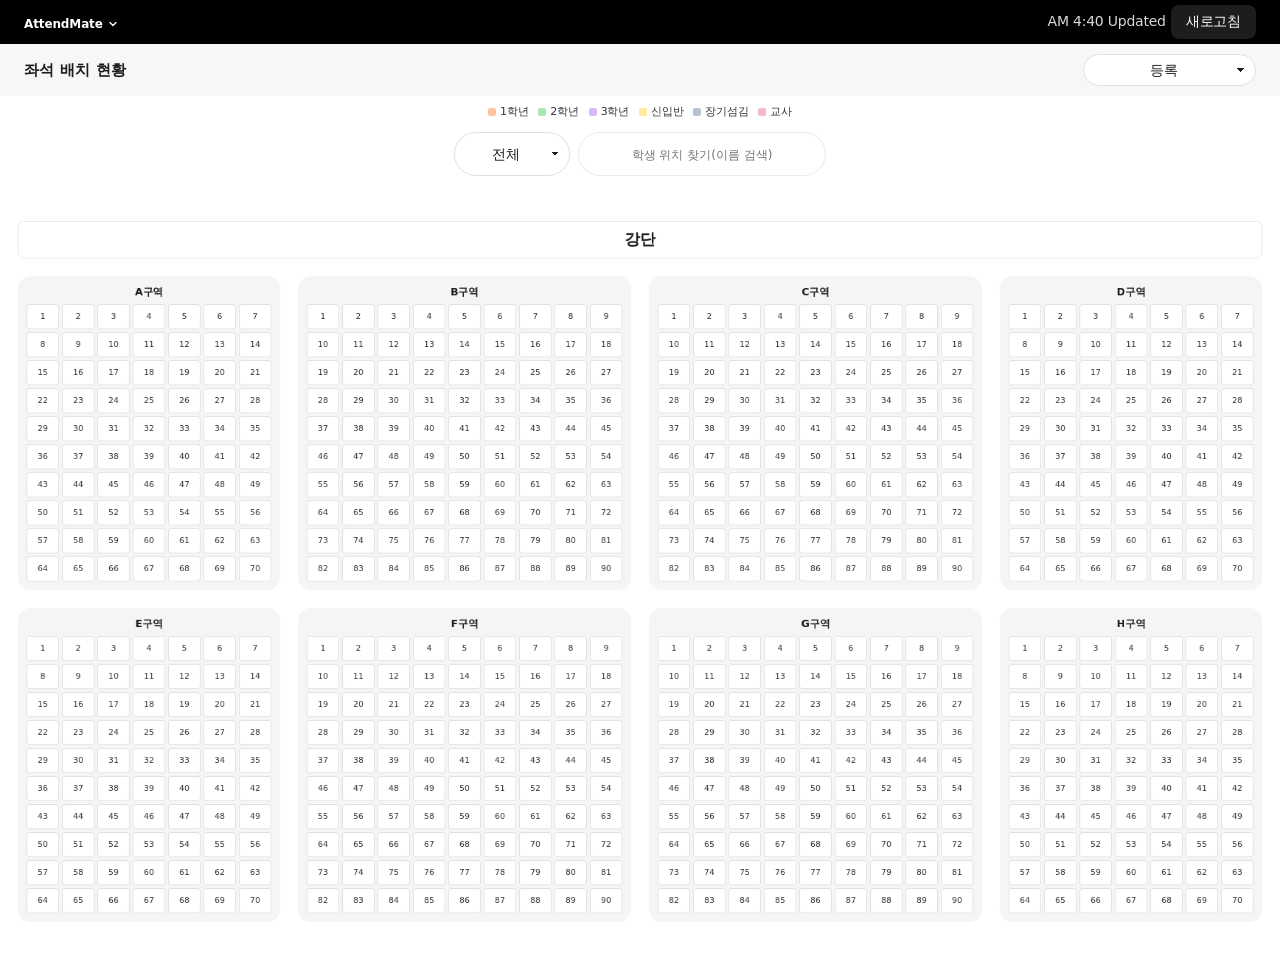
==== commit 64e21fc5: "Add independent "등록" registration time, separate from attendance New TIMES entry "등록" for arrival re" ====
--- a/index.html
+++ b/index.html
@@ -5,10 +5,10 @@
     <meta name="viewport" content="width=device-width, initial-scale=1.0" />
     <title>좌석 배치 현황 — AttendMate</title>
     <meta name="description" content="AttendMate 좌석 배치 현황 및 출석 체크" />
-    <link rel="stylesheet" href="assets/css/tokens.css?v=20260726a" />
-    <link rel="stylesheet" href="assets/css/base.css?v=20260726a" />
-    <link rel="stylesheet" href="assets/css/components.css?v=20260726a" />
-    <link rel="stylesheet" href="assets/css/seatmap.css?v=20260726a" />
+    <link rel="stylesheet" href="assets/css/tokens.css?v=20260726b" />
+    <link rel="stylesheet" href="assets/css/base.css?v=20260726b" />
+    <link rel="stylesheet" href="assets/css/components.css?v=20260726b" />
+    <link rel="stylesheet" href="assets/css/seatmap.css?v=20260726b" />
   </head>
   <body>
     <nav class="global-nav">
@@ -157,6 +157,6 @@
       </button>
     </div>
 
-    <script type="module" src="assets/js/seats.js?v=20260726a"></script>
+    <script type="module" src="assets/js/seats.js?v=20260726b"></script>
   </body>
 </html>
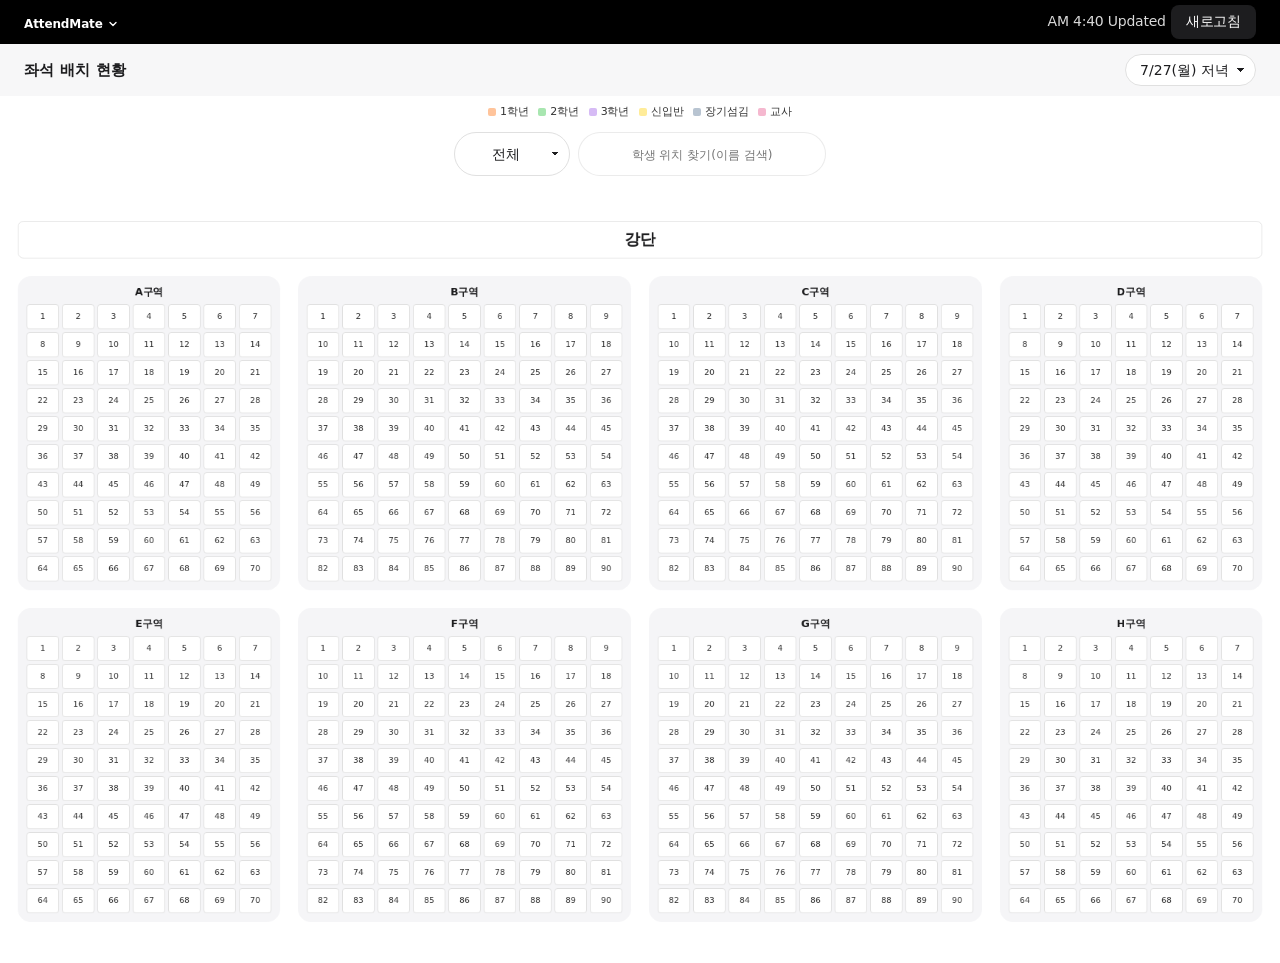
==== commit 23dd3131: "Rename "등록" to "첫 날 접수", drop it and 7/26 event from seat map "첫 날 접수" replaces "등록" as the registra" ====
--- a/index.html
+++ b/index.html
@@ -5,10 +5,10 @@
     <meta name="viewport" content="width=device-width, initial-scale=1.0" />
     <title>좌석 배치 현황 — AttendMate</title>
     <meta name="description" content="AttendMate 좌석 배치 현황 및 출석 체크" />
-    <link rel="stylesheet" href="assets/css/tokens.css?v=20260726b" />
-    <link rel="stylesheet" href="assets/css/base.css?v=20260726b" />
-    <link rel="stylesheet" href="assets/css/components.css?v=20260726b" />
-    <link rel="stylesheet" href="assets/css/seatmap.css?v=20260726b" />
+    <link rel="stylesheet" href="assets/css/tokens.css?v=20260726c" />
+    <link rel="stylesheet" href="assets/css/base.css?v=20260726c" />
+    <link rel="stylesheet" href="assets/css/components.css?v=20260726c" />
+    <link rel="stylesheet" href="assets/css/seatmap.css?v=20260726c" />
   </head>
   <body>
     <nav class="global-nav">
@@ -157,6 +157,6 @@
       </button>
     </div>
 
-    <script type="module" src="assets/js/seats.js?v=20260726b"></script>
+    <script type="module" src="assets/js/seats.js?v=20260726c"></script>
   </body>
 </html>
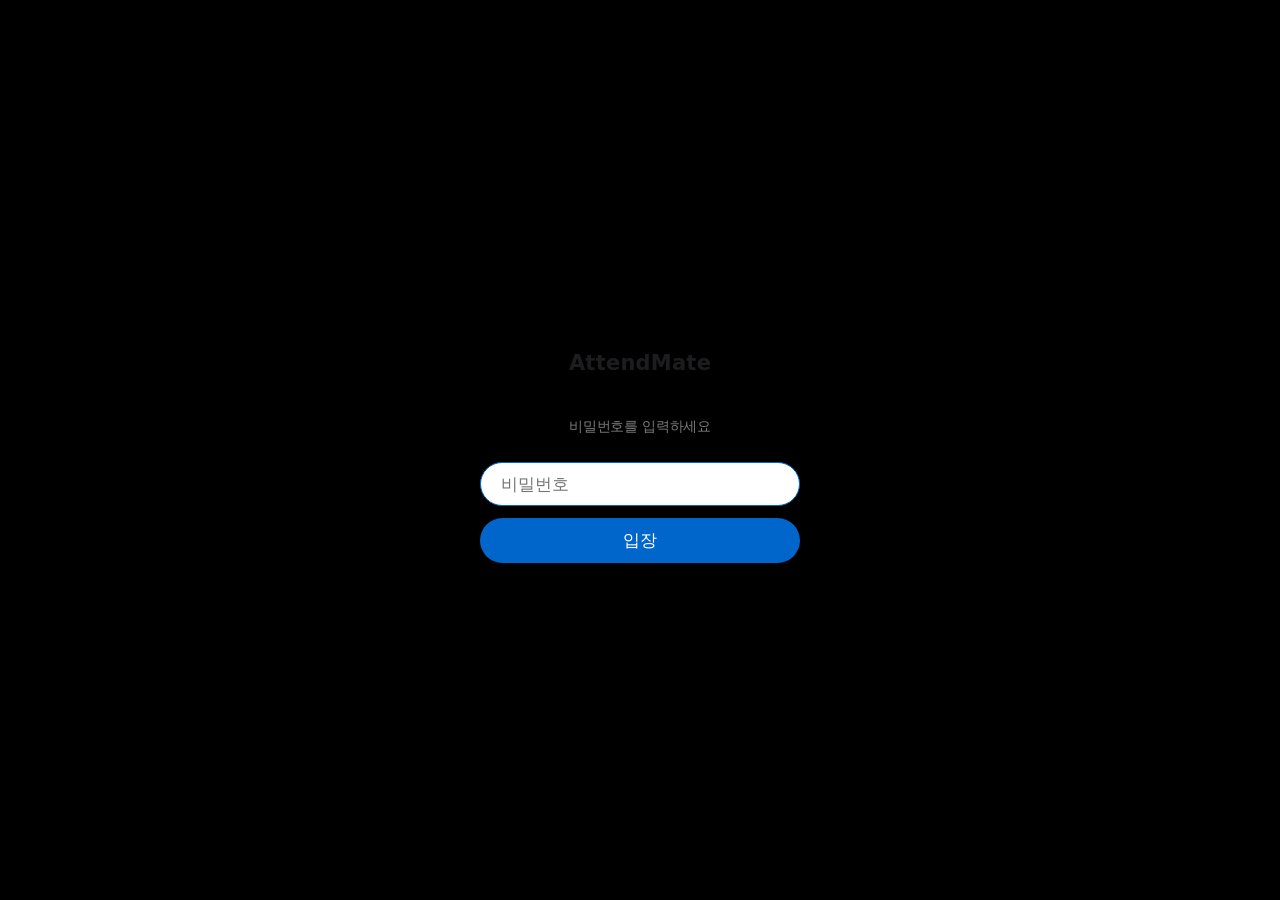
==== commit 3b8ed465: "Add password gate to seat map Same localStorage-persisted gate as the stats page — enter once, not a" ====
--- a/index.html
+++ b/index.html
@@ -5,12 +5,40 @@
     <meta name="viewport" content="width=device-width, initial-scale=1.0" />
     <title>좌석 배치 현황 — AttendMate</title>
     <meta name="description" content="AttendMate 좌석 배치 현황 및 출석 체크" />
-    <link rel="stylesheet" href="assets/css/tokens.css?v=20260726c" />
-    <link rel="stylesheet" href="assets/css/base.css?v=20260726c" />
-    <link rel="stylesheet" href="assets/css/components.css?v=20260726c" />
-    <link rel="stylesheet" href="assets/css/seatmap.css?v=20260726c" />
+    <link rel="stylesheet" href="assets/css/tokens.css?v=20260727a" />
+    <link rel="stylesheet" href="assets/css/base.css?v=20260727a" />
+    <link rel="stylesheet" href="assets/css/components.css?v=20260727a" />
+    <link rel="stylesheet" href="assets/css/seatmap.css?v=20260727a" />
   </head>
   <body>
+    <div id="passwordGate" class="password-gate">
+      <div class="password-gate__card">
+        <h1 class="text-tagline on-light">AttendMate</h1>
+        <p class="text-caption" style="color: var(--color-ink-muted-48)">
+          비밀번호를 입력하세요
+        </p>
+        <input
+          id="passwordInput"
+          class="search-input"
+          style="width: 100%"
+          type="password"
+          placeholder="비밀번호"
+          autocomplete="off"
+        />
+        <div
+          id="passwordError"
+          class="password-gate__error text-caption"
+          style="display: none"
+        >
+          비밀번호가 올바르지 않습니다
+        </div>
+        <button id="passwordSubmitBtn" class="btn-primary" style="width: 100%">
+          입장
+        </button>
+      </div>
+    </div>
+
+    <div id="appRoot" style="display: none">
     <nav class="global-nav">
       <div class="app-switcher">
         <button id="appSwitcherBtn" type="button" class="app-switcher__trigger">
@@ -156,7 +184,8 @@
         취소
       </button>
     </div>
+    </div>
 
-    <script type="module" src="assets/js/seats.js?v=20260726c"></script>
+    <script type="module" src="assets/js/seats.js?v=20260727a"></script>
   </body>
 </html>
--- a/assets/css/seatmap.css
+++ b/assets/css/seatmap.css
@@ -1,4 +1,27 @@
 /* AttendMate — 좌석 배치 현황 / QR 체크인 전용 컴포넌트 (Apple 원본에 없는 신규 컴포넌트) */
+
+/* ===================== 비밀번호 게이트 ===================== */
+.password-gate {
+  position: fixed;
+  inset: 0;
+  z-index: 300;
+  display: flex;
+  align-items: center;
+  justify-content: center;
+  background: var(--color-surface-black);
+  padding: var(--space-lg);
+}
+.password-gate__card {
+  width: 100%;
+  max-width: 320px;
+  display: flex;
+  flex-direction: column;
+  gap: var(--space-sm);
+  text-align: center;
+}
+.password-gate__error {
+  color: #ff3b30;
+}
 
 /* 범례 + 좌석 찾기 검색을 글로벌 네비(44px) + 서브내비(52px) 바로 아래에 고정한다 —
    페이지를 스크롤해도 항상 보이도록. */
